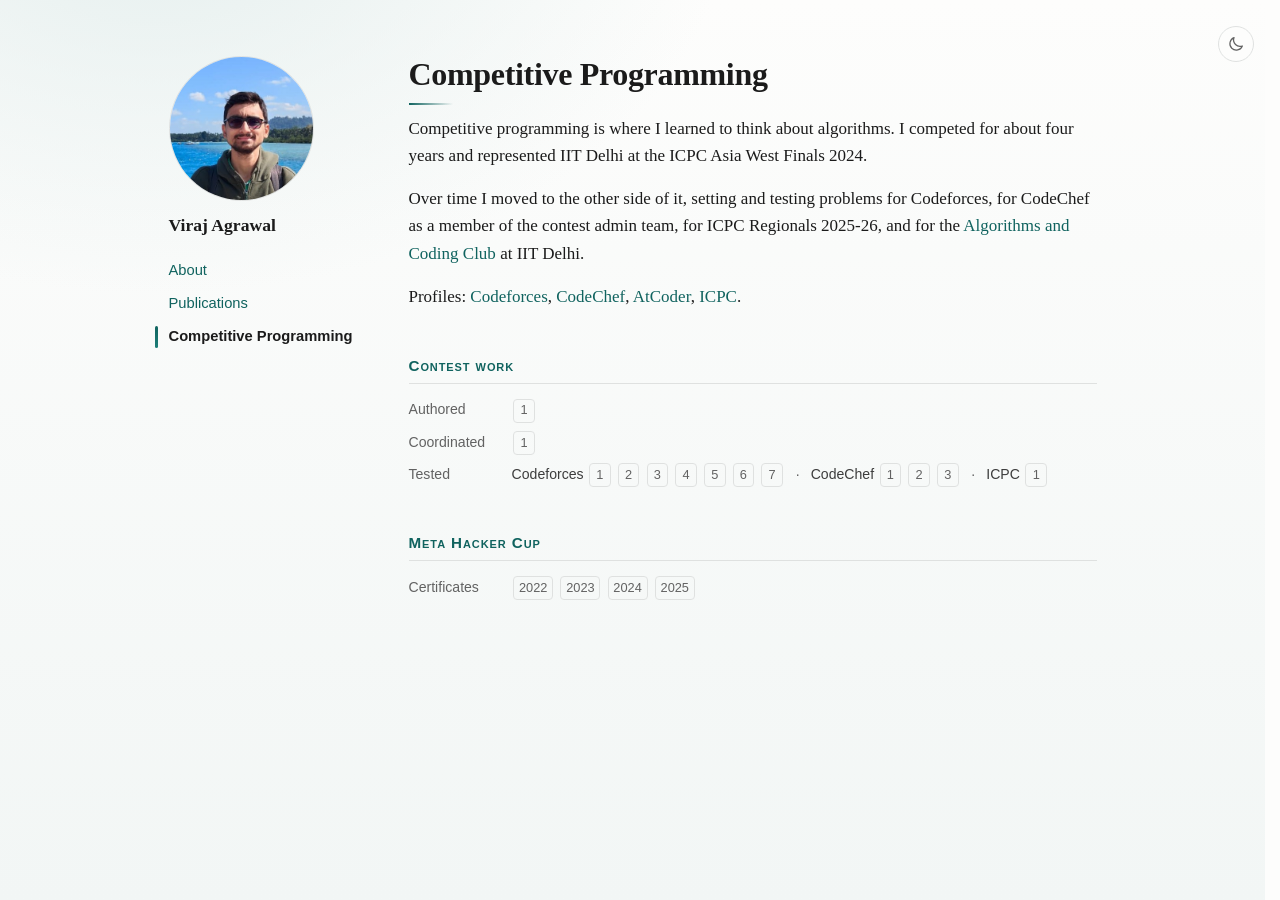
==== competitive-programming.html @ 2183fb63 "Add files via upload" ====
<!DOCTYPE html>
<html lang="en" data-theme="light">
<head>
<meta charset="utf-8">
<meta name="viewport" content="width=device-width, initial-scale=1">
<title>Competitive Programming — Viraj Agrawal</title>
<meta name="description" content="Viraj Agrawal's competitive programming record: ICPC results and problem setting and testing for Codeforces, CodeChef, and ICPC.">
<link rel="canonical" href="https://virajagr.github.io/competitive-programming.html">
<meta name="theme-color" content="#fdfdfc" media="(prefers-color-scheme: light)">
<meta name="theme-color" content="#14161a" media="(prefers-color-scheme: dark)">
<link rel="stylesheet" href="assets/styles.css">
<script>
  // Applied before first paint: saved theme, else the OS preference. Entrance
  // animations run only on the first page of a browsing session.
  try {
    document.documentElement.dataset.theme = localStorage.getItem('theme') ||
      (matchMedia('(prefers-color-scheme: dark)').matches ? 'dark' : 'light');
    if (!sessionStorage.getItem('entered')) {
      sessionStorage.setItem('entered', '1');
      document.documentElement.dataset.entrance = '';
    }
  } catch (e) {}
</script>
</head>

<body>
<a class="skip-link" href="#main">Skip to content</a>

<div class="layout">

<aside class="sidebar">
  <a class="sidebar__home" href="index.html">
    <img class="portrait" src="assets/portrait-square.jpg" alt="" width="360" height="360">
    <span class="sitename">Viraj Agrawal</span>
  </a>
  <nav class="sidenav" aria-label="Sections">
    <a href="index.html">About</a>
    <a href="publications.html">Publications</a>
    <a href="competitive-programming.html" aria-current="page">Competitive Programming</a>
  </nav>
</aside>
<script src="assets/main.js"></script>

<div class="content">
<main id="main">

  <h1>Competitive Programming</h1>

  <p>
    Competitive programming is where I learned to think about algorithms. I competed for about
    four years and represented IIT Delhi at the ICPC Asia West Finals 2024.
  </p>

  <p>
    Over time I moved to the other side of it, setting and testing problems for Codeforces, for
    CodeChef as a member of the contest admin team, for ICPC Regionals 2025-26, and for the
    <a href="https://ancc-iitd.github.io/index.html" target="_blank" rel="noopener noreferrer">Algorithms and Coding Club</a>
    at IIT Delhi.
  </p>

  <p>
    Profiles:
    <a href="https://codeforces.com/profile/JagguBandar" target="_blank" rel="noopener noreferrer">Codeforces</a>,
    <a href="https://www.codechef.com/users/wasd2401" target="_blank" rel="noopener noreferrer">CodeChef</a>,
    <a href="https://atcoder.jp/users/JagguBandar" target="_blank" rel="noopener noreferrer">AtCoder</a>,
    <a href="https://icpc.global/ICPCID/17JJ4Y7ZT0IF" target="_blank" rel="noopener noreferrer">ICPC</a>.
  </p>

  <h2>Contest work</h2>
  <p class="marks">
    <span class="marks__role">Authored</span>
    <a href="https://www.codechef.com/problems/DAMYAAN" target="_blank" rel="noopener noreferrer" title="CodeChef Starters 127" aria-label="Authored Damyaan, CodeChef Starters 127">1</a>
  </p>
  <p class="marks">
    <span class="marks__role">Coordinated</span>
    <a href="https://codeforces.com/blog/entry/130814" target="_blank" rel="noopener noreferrer" title="CodeChef Starters 140" aria-label="Coordinated CodeChef Starters 140">1</a>
  </p>
  <p class="marks">
    <span class="marks__role">Tested</span>
    Codeforces
    <a href="https://codeforces.com/blog/entry/128597" target="_blank" rel="noopener noreferrer" title="Codeforces Round 940 (Div. 2)" aria-label="Codeforces Round 940">1</a>
    <a href="https://codeforces.com/blog/entry/135065" target="_blank" rel="noopener noreferrer" title="Codeforces Round 979 (Div. 2)" aria-label="Codeforces Round 979">2</a>
    <a href="https://codeforces.com/blog/entry/140825" target="_blank" rel="noopener noreferrer" title="Codeforces Round 1011 (Div. 2)" aria-label="Codeforces Round 1011">3</a>
    <a href="https://codeforces.com/blog/entry/142749" target="_blank" rel="noopener noreferrer" title="Codeforces Round 1025 (Div. 2)" aria-label="Codeforces Round 1025">4</a>
    <a href="https://codeforces.com/blog/entry/143656" target="_blank" rel="noopener noreferrer" title="Codeforces Round 1030 (Div. 2)" aria-label="Codeforces Round 1030">5</a>
    <a href="https://codeforces.com/blog/entry/144368" target="_blank" rel="noopener noreferrer" title="Codeforces Round 1036 (Div. 1 + Div. 2)" aria-label="Codeforces Round 1036">6</a>
    <a href="https://codeforces.com/blog/entry/126265" target="_blank" rel="noopener noreferrer" title="CodeTON Round 8 (Div. 1 + Div. 2)" aria-label="CodeTON Round 8">7</a>
    <span class="marks__sep">&middot;</span>
    CodeChef
    <a href="https://codeforces.com/blog/entry/125938" target="_blank" rel="noopener noreferrer" title="CodeChef Starters 122" aria-label="CodeChef Starters 122">1</a>
    <a href="https://codeforces.com/blog/entry/127590" target="_blank" rel="noopener noreferrer" title="CodeChef Starters 127" aria-label="CodeChef Starters 127">2</a>
    <a href="https://codeforces.com/blog/entry/127915" target="_blank" rel="noopener noreferrer" title="CodeChef Starters 128" aria-label="CodeChef Starters 128">3</a>
    <span class="marks__sep">&middot;</span>
    ICPC
    <a href="https://codeforces.com/blog/entry/149435" target="_blank" rel="noopener noreferrer" title="ICPC Kanpur Regionals 2025" aria-label="ICPC Kanpur Regionals 2025">1</a>
  </p>

  <h2>Meta Hacker Cup</h2>
  <p class="marks">
    <span class="marks__role">Certificates</span>
    <a href="https://www.facebook.com/codingcompetitions/hacker-cup/2022/certificate/434841765372885" target="_blank" rel="noopener noreferrer" title="Meta Hacker Cup 2022 certificate" aria-label="Meta Hacker Cup 2022 certificate">2022</a>
    <a href="https://www.facebook.com/codingcompetitions/hacker-cup/2023/certificate/434841765372885" target="_blank" rel="noopener noreferrer" title="Meta Hacker Cup 2023 certificate" aria-label="Meta Hacker Cup 2023 certificate">2023</a>
    <a href="https://www.facebook.com/codingcompetitions/hacker-cup/2024/certificate/434841765372885" target="_blank" rel="noopener noreferrer" title="Meta Hacker Cup 2024 certificate" aria-label="Meta Hacker Cup 2024 certificate">2024</a>
    <a href="https://www.facebook.com/codingcompetitions/hacker-cup/2025/certificate/434841765372885" target="_blank" rel="noopener noreferrer" title="Meta Hacker Cup 2025 certificate" aria-label="Meta Hacker Cup 2025 certificate">2025</a>
  </p>

</main>

</div>

</div>

</body>
</html>
---- assets/styles.css ----
/* ==========================================================================
   Viraj Agrawal — personal site
   ========================================================================== */

/* --- Tokens --------------------------------------------------------------- */
:root {
  color-scheme: light;

  --serif: Charter, "Bitstream Charter", "Sitka Text", Cambria, Georgia, "Times New Roman", serif;
  --sans: -apple-system, BlinkMacSystemFont, "Segoe UI", Roboto, "Helvetica Neue", Arial, sans-serif;

  --measure: 43rem;

  --bg: #fdfdfc;
  --bg-2: #f2f6f5;
  --surface: #ffffff;
  --ink: #1b1b1b;
  --ink-soft: #3d3d3d;
  --ink-faint: #626262;
  --rule: #dfe1e0;
  --accent: #10635f;
  --accent-2: #1d7f78;
  --accent-soft: #e5efee;
  --shadow: 0 6px 20px rgba(16, 99, 95, .10);

  --ease: cubic-bezier(.22, .61, .36, 1);
}

/* The OS color-scheme preference is applied as the default (with the toggle as
   the override) by the inline script in each page's head, before first paint. */
html[data-theme="dark"] {
  color-scheme: dark;

  --bg: #14161a;
  --bg-2: #171d1e;
  --surface: #1a1d21;
  --ink: #e7e6e3;
  --ink-soft: #c3c2bf;
  --ink-faint: #9a9a99;
  --rule: #32363b;
  --accent: #62c4bb;
  --accent-2: #8ad8d0;
  --accent-soft: #17302e;
  --shadow: 0 6px 22px rgba(0, 0, 0, .45);
}

/* --- Base ----------------------------------------------------------------- */
*, *::before, *::after { box-sizing: border-box; }

/* Reserve the scrollbar gutter always, so short pages and long pages lay out
   at the same width instead of shifting by the scrollbar's width. */
html { scroll-behavior: smooth; scrollbar-gutter: stable; }

/* Transitions are suspended while the theme swaps, otherwise properties that read
   a custom property keep their old value instead of picking up the new token. */
html.theme-switching, html.theme-switching *, html.theme-switching *::before, html.theme-switching *::after {
  transition: none !important;
}

body {
  margin: 0;
  min-height: 100vh;
  background: var(--bg);
  color: var(--ink);
  font-family: var(--serif);
  font-size: 1.0625rem;
  line-height: 1.6;
  /* Charter has lining figures, but the Windows fallbacks (Sitka, Georgia) default to
     old-style ones, which makes years like 2024 ride up and down the baseline. */
  font-variant-numeric: lining-nums;
  -webkit-text-size-adjust: 100%;
}

/* The page wash lives on a fixed pseudo-element rather than a fixed background
   attachment: iOS Safari ignores background-attachment: fixed, and a fixed layer
   scrolls without repainting the gradients. */
body::before {
  content: "";
  position: fixed;
  inset: 0;
  z-index: -1;
  background:
    radial-gradient(60rem 40rem at 12% -10%, var(--accent-soft), transparent 60%),
    linear-gradient(180deg, var(--bg) 0%, var(--bg-2) 100%);
}

::selection { background: var(--accent-soft); color: var(--ink); }

p { margin: 0 0 1rem; }

/* Underline grows out from the left instead of snapping on. */
a {
  color: var(--accent);
  text-decoration: none;
  background-image: linear-gradient(currentColor, currentColor);
  background-size: 0% 1px;
  background-repeat: no-repeat;
  background-position: 0 calc(100% - 1px);
  transition: background-size .28s var(--ease), color .2s var(--ease);
}
a:hover { background-size: 100% 1px; color: var(--accent-2); }

h1 {
  font-size: 2rem; font-weight: 600; line-height: 1.15;
  letter-spacing: -0.01em; margin: 0 0 .6rem;
}
h1::after {
  content: ""; display: block;
  width: 2.75rem; height: 2px; margin-top: .65rem;
  background: linear-gradient(90deg, var(--accent), transparent);
}

h2 {
  font-family: var(--sans);
  font-size: .95rem; font-weight: 600;
  font-variant: small-caps; letter-spacing: .06em;
  color: var(--accent);
  margin: 2.75rem 0 .9rem;
  padding-bottom: .3rem;
  border-bottom: 1px solid var(--rule);
}

h3 {
  font-family: var(--sans); font-size: .9rem; font-weight: 650;
  color: var(--ink); margin: 1.6rem 0 .5rem;
}

ul { padding-left: 1.15rem; margin: 0 0 1rem; }
li { margin-bottom: .3rem; }

.muted { color: var(--ink-faint); }

.skip-link { position: absolute; left: -999px; top: 0; background: var(--bg); padding: .5rem 1rem; }
.skip-link:focus { left: 0; }

:focus-visible { outline: 2px solid var(--accent); outline-offset: 2px; }

/* --- Layout --------------------------------------------------------------- */
/* Sidebar track is sized to its widest item, "Competitive Programming", measured at the
   bolder weight the current-page link uses — at 11.5rem it overflowed by 0.35px and wrapped. */
.layout {
  --side: 12.5rem;
  display: grid;
  grid-template-columns: var(--side) minmax(0, 1fr);
  gap: 2.5rem;
  max-width: calc(var(--side) + 2.5rem + var(--measure) + 3rem);
  margin: 0 auto;
  padding: 3.5rem 1.5rem 3rem;
  align-items: start;
}

.content { min-width: 0; }

/* Keep prose at a readable line length even when the layout goes full-bleed. */
main { max-width: var(--measure); }

/* --- Sidebar -------------------------------------------------------------- */
.sidebar { position: sticky; top: 3.5rem; }

/* Portrait and site name share one home link, so keyboard users get a single
   tab stop whose accessible name is the visible name. */
.sidebar__home { display: block; margin-bottom: 1.1rem; background-image: none; color: var(--ink); }
.sidebar__home:hover { color: var(--accent); }
.portrait {
  width: 100%; max-width: 145px; height: auto;
  border: 1px solid var(--rule); border-radius: 50%; display: block;
  transition: transform .3s var(--ease), box-shadow .3s var(--ease);
}
.sidebar__home:hover .portrait { transform: translateY(-3px); box-shadow: var(--shadow); }

.sitename { display: block; font-size: 1.1rem; font-weight: 600; line-height: 1.25; margin-top: .85rem; }

.sidenav { font-family: var(--sans); font-size: .92rem; }
.sidenav a {
  display: block; padding: .3rem 0; position: relative;
  background-image: none;
  transition: color .2s var(--ease), transform .2s var(--ease);
}
.sidenav a:hover { transform: translateX(3px); }
.sidenav a[aria-current="page"] { color: var(--ink); font-weight: 650; }
.sidenav a[aria-current="page"]::before {
  content: ""; position: absolute; left: -.85rem;
  top: .32rem; bottom: .32rem;
  width: 3px; border-radius: 2px;
  background: linear-gradient(var(--accent), var(--accent-2));
}

/* --- Identity block, About page ------------------------------------------- */
.affil { color: var(--ink-soft); line-height: 1.45; margin-bottom: .5rem; }
.contact, .profiles { font-family: var(--sans); font-size: .9rem; margin-bottom: .3rem; }
.contact { color: var(--ink-soft); }
.profiles { color: var(--ink-faint); margin-bottom: 1.9rem; }

/* --- Publications --------------------------------------------------------- */
.pubs { list-style: none; padding: 0; margin: 0; }
.pubs > li {
  margin: 0 0 1.6rem;
  padding-left: 1rem;
  border-left: 2px solid var(--rule);
  transition: border-color .25s var(--ease);
}
.pubs > li:hover { border-left-color: var(--accent); }
.pubs > li:last-child { margin-bottom: 0; }

.pub-title { font-weight: 600; }
.authors { color: var(--ink-soft); }
.venue { color: var(--ink-faint); }
.pub-links { font-family: var(--sans); font-size: .85rem; color: var(--ink-faint); }
.summary { color: var(--ink-soft); font-size: .96rem; margin: .7rem 0 0; }

/* --- Role entries (experience) -------------------------------------------- */
.role {
  margin-bottom: 2.25rem;
  padding-left: 1rem;
  border-left: 2px solid var(--rule);
  transition: border-color .25s var(--ease);
}
.role:hover { border-left-color: var(--accent); }
.role:last-child { margin-bottom: 0; }
.role h2 { margin-top: 0; }
.role + .role h2 { margin-top: 2.5rem; }
.when {
  font-family: var(--sans); font-size: .85rem; color: var(--ink-faint);
  margin-bottom: .7rem;
}

/* --- Earlier (dated affiliations) ----------------------------------------- */
.earlier { list-style: none; padding: 0; margin: 0; }
.earlier li { margin-bottom: .4rem; color: var(--ink-soft); }
.earlier .yr {
  color: var(--ink-faint);
  font-variant-numeric: lining-nums tabular-nums;
  margin-right: .5rem;
}

/* --- Theme toggle --------------------------------------------------------- */
.theme-toggle {
  position: fixed;
  top: clamp(1rem, 2.4vw, 1.6rem);
  right: clamp(1rem, 2.4vw, 1.6rem);
  z-index: 20;
  display: grid; place-items: center;
  width: 2.3rem; height: 2.3rem;
  padding: 0;
  color: var(--ink-faint);
  background: var(--bg);
  border: 1px solid var(--rule);
  border-radius: 50%;
  cursor: pointer;
  transition: color .2s var(--ease), border-color .2s var(--ease),
              transform .2s var(--ease), box-shadow .2s var(--ease);
}
.theme-toggle:hover {
  color: var(--accent); border-color: var(--accent);
  transform: rotate(-12deg); box-shadow: var(--shadow);
}
.theme-toggle .icon { display: block; }
.theme-toggle .icon-sun { display: none; }
html[data-theme="dark"] .theme-toggle .icon-moon { display: none; }
html[data-theme="dark"] .theme-toggle .icon-sun { display: block; }

/* --- Publication summary disclosure ---------------------------------------- */
/* Inline variant for a single publication entry: no rules, no full-width hit area.
   Animation is scoped to [open] and has no fill mode on purpose: inside a closed
   <details> the content is content-visibility:hidden, where animations never advance,
   and a `both` fill would pin the body at the opening keyframe (opacity 0). */
.pub-abstract { margin-top: .45rem; }
.pub-abstract > summary {
  cursor: pointer; list-style: none; user-select: none;
  display: inline-flex; align-items: center; gap: .4rem;
  font-family: var(--sans); font-size: .8rem; letter-spacing: .02em;
  color: var(--ink-faint);
  background-image: none;
  transition: color .2s var(--ease);
}
.pub-abstract > summary::-webkit-details-marker { display: none; }
.pub-abstract > summary:hover { color: var(--accent); }
.pub-abstract > summary::after {
  content: ""; flex: 0 0 auto;
  width: 5px; height: 5px;
  border-right: 1.5px solid currentColor;
  border-bottom: 1.5px solid currentColor;
  transform: translateY(-1px) rotate(-45deg);
  transition: transform .22s var(--ease);
  opacity: .75;
}
.pub-abstract[open] > summary::after { transform: translateY(-2px) rotate(45deg); }
.pub-abstract[open] .summary { animation: disclosure-in .24s ease; }
/* When the print handler opens the details, the open-animation must not start:
   the print snapshot would freeze its first keyframe (opacity 0). This has to be
   a screen-media rule — print media sees the beforeprint-time animation state. */
html.printing .pub-abstract[open] .summary { animation: none; }

/* Numbered markers: the link is the evidence, the label carries no claim. */
.marks { font-family: var(--sans); font-size: .88rem; color: var(--ink-soft); margin-bottom: .5rem; }
.marks__role { display: inline-block; min-width: 6.2rem; color: var(--ink-faint); }
.marks a {
  display: inline-block;
  min-width: 1.35rem;
  margin: 0 .1rem;
  padding: .05rem .3rem;
  text-align: center;
  font-size: .8rem;
  color: var(--ink-faint);
  border: 1px solid var(--rule);
  border-radius: 4px;
  background-image: none;
  transition: color .18s var(--ease), border-color .18s var(--ease);
}
.marks a:hover { color: var(--accent); border-color: var(--accent); }
.marks__sep { margin: 0 .45rem; color: var(--ink-faint); }

@keyframes disclosure-in {
  from { opacity: 0; transform: translateY(-4px); }
  to { opacity: 1; transform: none; }
}

/* --- Entrance ------------------------------------------------------------- */
@keyframes fade-in {
  from { opacity: 0; }
  to { opacity: 1; }
}

@keyframes rise {
  from { opacity: 0; transform: translateY(10px); }
  to { opacity: 1; transform: none; }
}

/* Entrances run only on the first page of a session (html[data-entrance] is set
   by the inline head script), so internal navigation doesn't replay them. */
html[data-entrance] .sidebar { animation: fade-in .5s var(--ease) both; }
html[data-entrance] main { animation: rise .55s var(--ease) .06s both; }

/* --- Responsive ----------------------------------------------------------- */
/* Narrow the side panel before giving up on it. */
@media (max-width: 900px) {
  .layout { --side: 11.5rem; gap: 2rem; padding-top: 3rem; }
  .sidebar { top: 3rem; } /* match the reduced layout padding, or it sits 8px low */
  .portrait { max-width: 118px; }
  .sidenav { font-size: .88rem; }
}

@media (max-width: 660px) {
  .layout {
    grid-template-columns: 1fr;
    gap: 1.6rem;
    padding-top: 4rem;
  }
  /* Anchored to the page, not the viewport: a fixed button would sweep the full-width
     text column, and reserving space for it costs too much on a narrow screen. */
  .theme-toggle { position: absolute; width: 2rem; height: 2rem; top: 1rem; right: 1.1rem; }
  .sidebar {
    position: static;
    display: flex; align-items: center; flex-wrap: wrap;
    gap: 1.25rem;
  }
  .sidebar__home { margin-bottom: 0; display: flex; align-items: center; gap: 1.25rem; }
  .sitename { margin-top: 0; }
  .portrait { max-width: 88px; }
  .sidenav a { display: inline-block; margin-right: 1.1rem; padding: .2rem 0; }
  /* The vertical marker would hang into the page padding once links flow inline. */
  .sidenav a[aria-current="page"] { border-bottom: 2px solid var(--accent); }
  .sidenav a[aria-current="page"]::before { display: none; }
}

@media (prefers-reduced-motion: reduce) {
  html { scroll-behavior: auto; }
  html[data-entrance] main, html[data-entrance] .sidebar { animation: none; }
  .pub-abstract[open] .summary { animation: none; }
  .theme-toggle:hover { transform: none; }
  .sidenav a:hover { transform: none; }
  .sidebar__home:hover .portrait { transform: none; }
  *, *::before, *::after { transition-duration: .01ms !important; }
}

@media print {
  .skip-link, .sidenav, .theme-toggle { display: none; }
  .layout { display: block; max-width: none; }
  body { color: #000; background: #fff; }
  body::before { display: none; }
  a { color: #000; }

  /* Printing while the dark theme is active would otherwise put pale dark-theme
     grays on white paper; force the light ink tokens back. */
  html[data-theme="dark"] {
    --ink: #000;
    --ink-soft: #3d3d3d;
    --ink-faint: #626262;
    --rule: #dfe1e0;
    --accent: #10635f;
  }

  /* On paper the links are the evidence, so print their destinations. */
  .marks a[href]::after,
  .pub-links a[href]::after { content: " (" attr(href) ")"; font-size: .7em; }

  /* Print snapshots freeze running animations at their current keyframe; the
     entrance animations start at opacity 0 and would print the page blank. */
  html[data-entrance] main,
  html[data-entrance] .sidebar,
  .pub-abstract[open] .summary { animation: none; }
}
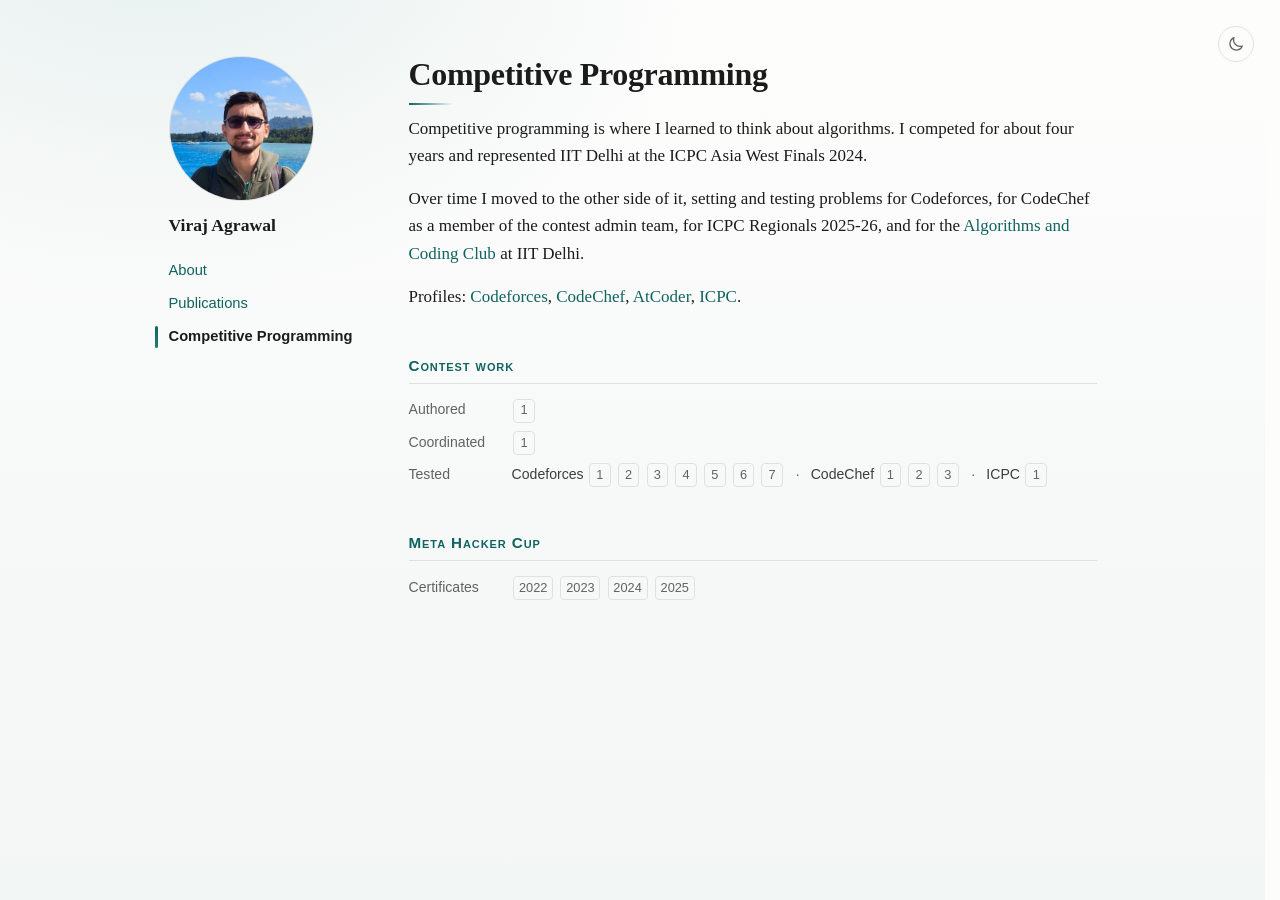
==== commit 15aa3388: "Add files via upload" ====
--- a/competitive-programming.html
+++ b/competitive-programming.html
@@ -29,10 +29,12 @@
 <div class="layout">
 
 <aside class="sidebar">
-  <a class="sidebar__home" href="index.html">
-    <img class="portrait" src="assets/portrait-square.jpg" alt="" width="360" height="360">
-    <span class="sitename">Viraj Agrawal</span>
-  </a>
+  <div class="sidebar__head">
+    <a class="portrait-link" href="assets/portrait-square.jpg" aria-label="View a larger photo">
+      <img class="portrait" src="assets/portrait-square.jpg" alt="" width="360" height="360">
+    </a>
+    <a class="sitename" href="index.html">Viraj Agrawal</a>
+  </div>
   <nav class="sidenav" aria-label="Sections">
     <a href="index.html">About</a>
     <a href="publications.html">Publications</a>
@@ -75,24 +77,30 @@
     <span class="marks__role">Coordinated</span>
     <a href="https://codeforces.com/blog/entry/130814" target="_blank" rel="noopener noreferrer" title="CodeChef Starters 140" aria-label="Coordinated CodeChef Starters 140">1</a>
   </p>
-  <p class="marks">
+  <p class="marks marks--grouped">
     <span class="marks__role">Tested</span>
-    Codeforces
-    <a href="https://codeforces.com/blog/entry/128597" target="_blank" rel="noopener noreferrer" title="Codeforces Round 940 (Div. 2)" aria-label="Codeforces Round 940">1</a>
-    <a href="https://codeforces.com/blog/entry/135065" target="_blank" rel="noopener noreferrer" title="Codeforces Round 979 (Div. 2)" aria-label="Codeforces Round 979">2</a>
-    <a href="https://codeforces.com/blog/entry/140825" target="_blank" rel="noopener noreferrer" title="Codeforces Round 1011 (Div. 2)" aria-label="Codeforces Round 1011">3</a>
-    <a href="https://codeforces.com/blog/entry/142749" target="_blank" rel="noopener noreferrer" title="Codeforces Round 1025 (Div. 2)" aria-label="Codeforces Round 1025">4</a>
-    <a href="https://codeforces.com/blog/entry/143656" target="_blank" rel="noopener noreferrer" title="Codeforces Round 1030 (Div. 2)" aria-label="Codeforces Round 1030">5</a>
-    <a href="https://codeforces.com/blog/entry/144368" target="_blank" rel="noopener noreferrer" title="Codeforces Round 1036 (Div. 1 + Div. 2)" aria-label="Codeforces Round 1036">6</a>
-    <a href="https://codeforces.com/blog/entry/126265" target="_blank" rel="noopener noreferrer" title="CodeTON Round 8 (Div. 1 + Div. 2)" aria-label="CodeTON Round 8">7</a>
+    <span class="marks__group">
+      <span class="marks__site">Codeforces</span>
+      <a href="https://codeforces.com/blog/entry/128597" target="_blank" rel="noopener noreferrer" title="Codeforces Round 940 (Div. 2)" aria-label="Codeforces Round 940">1</a>
+      <a href="https://codeforces.com/blog/entry/135065" target="_blank" rel="noopener noreferrer" title="Codeforces Round 979 (Div. 2)" aria-label="Codeforces Round 979">2</a>
+      <a href="https://codeforces.com/blog/entry/140825" target="_blank" rel="noopener noreferrer" title="Codeforces Round 1011 (Div. 2)" aria-label="Codeforces Round 1011">3</a>
+      <a href="https://codeforces.com/blog/entry/142749" target="_blank" rel="noopener noreferrer" title="Codeforces Round 1025 (Div. 2)" aria-label="Codeforces Round 1025">4</a>
+      <a href="https://codeforces.com/blog/entry/143656" target="_blank" rel="noopener noreferrer" title="Codeforces Round 1030 (Div. 2)" aria-label="Codeforces Round 1030">5</a>
+      <a href="https://codeforces.com/blog/entry/144368" target="_blank" rel="noopener noreferrer" title="Codeforces Round 1036 (Div. 1 + Div. 2)" aria-label="Codeforces Round 1036">6</a>
+      <a href="https://codeforces.com/blog/entry/126265" target="_blank" rel="noopener noreferrer" title="CodeTON Round 8 (Div. 1 + Div. 2)" aria-label="CodeTON Round 8">7</a>
+    </span>
     <span class="marks__sep">&middot;</span>
-    CodeChef
-    <a href="https://codeforces.com/blog/entry/125938" target="_blank" rel="noopener noreferrer" title="CodeChef Starters 122" aria-label="CodeChef Starters 122">1</a>
-    <a href="https://codeforces.com/blog/entry/127590" target="_blank" rel="noopener noreferrer" title="CodeChef Starters 127" aria-label="CodeChef Starters 127">2</a>
-    <a href="https://codeforces.com/blog/entry/127915" target="_blank" rel="noopener noreferrer" title="CodeChef Starters 128" aria-label="CodeChef Starters 128">3</a>
+    <span class="marks__group">
+      <span class="marks__site">CodeChef</span>
+      <a href="https://codeforces.com/blog/entry/125938" target="_blank" rel="noopener noreferrer" title="CodeChef Starters 122" aria-label="CodeChef Starters 122">1</a>
+      <a href="https://codeforces.com/blog/entry/127590" target="_blank" rel="noopener noreferrer" title="CodeChef Starters 127" aria-label="CodeChef Starters 127">2</a>
+      <a href="https://codeforces.com/blog/entry/127915" target="_blank" rel="noopener noreferrer" title="CodeChef Starters 128" aria-label="CodeChef Starters 128">3</a>
+    </span>
     <span class="marks__sep">&middot;</span>
-    ICPC
-    <a href="https://codeforces.com/blog/entry/149435" target="_blank" rel="noopener noreferrer" title="ICPC Kanpur Regionals 2025" aria-label="ICPC Kanpur Regionals 2025">1</a>
+    <span class="marks__group">
+      <span class="marks__site">ICPC</span>
+      <a href="https://codeforces.com/blog/entry/149435" target="_blank" rel="noopener noreferrer" title="ICPC Kanpur Regionals 2025" aria-label="ICPC Kanpur Regionals 2025">1</a>
+    </span>
   </p>
 
   <h2>Meta Hacker Cup</h2>
--- a/assets/styles.css
+++ b/assets/styles.css
@@ -88,6 +88,10 @@
 
 p { margin: 0 0 1rem; }
 
+/* Android draws a filled rectangle over the tapped element, which looks wrong on
+   a circular button and on the bordered markers. */
+a, button, summary { -webkit-tap-highlight-color: transparent; }
+
 /* Underline grows out from the left instead of snapping on. */
 a {
   color: var(--accent);
@@ -159,16 +163,54 @@
 
 /* Portrait and site name share one home link, so keyboard users get a single
    tab stop whose accessible name is the visible name. */
-.sidebar__home { display: block; margin-bottom: 1.1rem; background-image: none; color: var(--ink); }
-.sidebar__home:hover { color: var(--accent); }
+/* Portrait and name are separate links: the portrait opens a larger view, the name goes home. */
+.sidebar__head { margin-bottom: 1.1rem; }
+/* fit-content, or the block link stretches across the column and leaves a clickable
+   strip of empty space beside the photo. */
+.portrait-link { display: block; width: fit-content; background-image: none; }
 .portrait {
   width: 100%; max-width: 145px; height: auto;
   border: 1px solid var(--rule); border-radius: 50%; display: block;
+  cursor: zoom-in;
   transition: transform .3s var(--ease), box-shadow .3s var(--ease);
 }
-.sidebar__home:hover .portrait { transform: translateY(-3px); box-shadow: var(--shadow); }
-
-.sitename { display: block; font-size: 1.1rem; font-weight: 600; line-height: 1.25; margin-top: .85rem; }
+.portrait-link:hover .portrait { transform: translateY(-3px); box-shadow: var(--shadow); }
+.sitename {
+  display: block; margin-top: .85rem;
+  font-size: 1.1rem; font-weight: 600; line-height: 1.25;
+  color: var(--ink); background-image: none;
+}
+.sitename:hover { color: var(--accent); }
+
+/* Native <dialog> gives focus trapping, inert background and Esc-to-close for free.
+   It spans the viewport so clicks beside the photo land on the dialog and dismiss it. */
+.lightbox {
+  width: 100%; max-width: 100%;
+  height: 100%; max-height: 100%;
+  margin: 0; border: 0; padding: 0;
+  background: transparent;
+  overflow: hidden;
+  cursor: zoom-out;
+}
+.lightbox[open] { display: grid; place-items: center; }
+.lightbox::backdrop {
+  background: rgba(10, 12, 14, .55);
+  backdrop-filter: blur(3px);
+}
+.lightbox img {
+  display: block;
+  /* Never exceed the file's intrinsic 360px, or the upscale goes soft. */
+  width: min(86vw, 360px); height: auto;
+  border-radius: 8px;
+  box-shadow: 0 18px 50px rgba(0, 0, 0, .45);
+  cursor: default;
+  animation: lightbox-in .2s var(--ease);
+}
+
+@keyframes lightbox-in {
+  from { opacity: 0; transform: scale(.96); }
+  to { opacity: 1; transform: none; }
+}
 
 .sidenav { font-family: var(--sans); font-size: .92rem; }
 .sidenav a {
@@ -250,9 +292,13 @@
   transition: color .2s var(--ease), border-color .2s var(--ease),
               transform .2s var(--ease), box-shadow .2s var(--ease);
 }
-.theme-toggle:hover {
-  color: var(--accent); border-color: var(--accent);
-  transform: rotate(-12deg); box-shadow: var(--shadow);
+/* Transform-based hovers are gated to real pointers: on a touchscreen they latch
+   after a tap and leave the control sitting there rotated or lifted. */
+@media (hover: hover) and (pointer: fine) {
+  .theme-toggle:hover {
+    color: var(--accent); border-color: var(--accent);
+    transform: rotate(-12deg); box-shadow: var(--shadow);
+  }
 }
 .theme-toggle .icon { display: block; }
 .theme-toggle .icon-sun { display: none; }
@@ -293,8 +339,8 @@
 
 /* Numbered markers: the link is the evidence, the label carries no claim. */
 .marks { font-family: var(--sans); font-size: .88rem; color: var(--ink-soft); margin-bottom: .5rem; }
-.marks__role { display: inline-block; min-width: 6.2rem; color: var(--ink-faint); }
-.marks a {
+.marks__role { display: inline-block; min-width: 6.2rem; color: var(--ink-faint); }.marks__group { display: inline; }
+.marks__site { color: var(--ink-soft); }.marks a {
   display: inline-block;
   min-width: 1.35rem;
   margin: 0 .1rem;
@@ -341,25 +387,52 @@
 }
 
 @media (max-width: 660px) {
+  /* Phones use overlay scrollbars, so the reserved gutter is dead space that
+     also pushes the layout visibly off-centre on a narrow screen. */
+  html { scrollbar-gutter: auto; }
+  /* Block rather than grid: a sticky grid item only sticks within its own grid
+     area, so the bar would scroll away as soon as the content row began. */
   .layout {
-    grid-template-columns: 1fr;
-    gap: 1.6rem;
-    padding-top: 4rem;
+    display: block;
+    padding-top: 0;
   }
-  /* Anchored to the page, not the viewport: a fixed button would sweep the full-width
-     text column, and reserving space for it costs too much on a narrow screen. */
-  .theme-toggle { position: absolute; width: 2rem; height: 2rem; top: 1rem; right: 1.1rem; }
+  .content { margin-top: 1.4rem; }
+  /* Compact bar so the photo, name and nav stay reachable while scrolling. */
   .sidebar {
-    position: static;
+    position: sticky; top: 0; z-index: 30;
+    margin: 0 -1.5rem;
+    padding: .45rem 1.5rem .5rem;
+    background: var(--bg);
+    border-bottom: 1px solid var(--rule);
     display: flex; align-items: center; flex-wrap: wrap;
-    gap: 1.25rem;
+    column-gap: 1rem; row-gap: .1rem;
   }
-  .sidebar__home { margin-bottom: 0; display: flex; align-items: center; gap: 1.25rem; }
-  .sitename { margin-top: 0; }
-  .portrait { max-width: 88px; }
-  .sidenav a { display: inline-block; margin-right: 1.1rem; padding: .2rem 0; }
-  /* The vertical marker would hang into the page padding once links flow inline. */
-  .sidenav a[aria-current="page"] { border-bottom: 2px solid var(--accent); }
+  .sidebar__head { margin-bottom: 0; display: flex; align-items: center; gap: .6rem; }
+  .sitename { margin-top: 0; font-size: .98rem; padding: .25rem 0; }
+  .portrait { max-width: 34px; }
+  .theme-toggle { position: fixed; width: 2.75rem; height: 2.75rem; top: .3rem; right: .55rem; z-index: 31; }
+  /* Touch targets: 44px tall nav rows, and markers lifted over the 24x24 minimum.
+     The nav is sized to stay on one line so the sticky bar keeps a low profile. */
+  .sidenav { font-size: .82rem; }
+  .sidenav a { display: inline-block; margin-right: .8rem; padding: .4rem 0; }
+  .marks a { min-width: 1.75rem; padding: .3rem .45rem; }
+  /* Inline flow splits a platform's tiles across lines and strands them from their
+     label, so each platform becomes its own row. */
+  .marks--grouped { display: grid; gap: .3rem; }
+  .marks--grouped .marks__role { min-width: 0; }
+  .marks--grouped .marks__group {
+    display: flex; flex-wrap: wrap; align-items: center;
+    gap: .3rem; padding-left: .2rem;
+  }
+  .marks--grouped .marks__site { min-width: 5.2rem; color: var(--ink-faint); }
+  .marks--grouped .marks__sep { display: none; }
+  .marks--grouped a { margin: 0; }
+  .pub-abstract > summary { padding: .3rem 0; }
+  .pub-links a { display: inline-block; padding: .25rem .15rem; }
+  /* The vertical marker would hang into the page padding once links flow inline.
+     The bolder weight is dropped too: it widens the row enough to wrap the nav
+     onto a second line, which would change the bar's height per page. */
+  .sidenav a[aria-current="page"] { border-bottom: 2px solid var(--accent); font-weight: 400; }
   .sidenav a[aria-current="page"]::before { display: none; }
 }
 
@@ -369,13 +442,13 @@
   .pub-abstract[open] .summary { animation: none; }
   .theme-toggle:hover { transform: none; }
   .sidenav a:hover { transform: none; }
-  .sidebar__home:hover .portrait { transform: none; }
+  .portrait-link:hover .portrait { transform: none; }
+  .lightbox img { animation: none; }
   *, *::before, *::after { transition-duration: .01ms !important; }
 }
 
 @media print {
-  .skip-link, .sidenav, .theme-toggle { display: none; }
-  .layout { display: block; max-width: none; }
+  .skip-link, .sidenav, .theme-toggle { display: none; }  .layout { display: block; max-width: none; }
   body { color: #000; background: #fff; }
   body::before { display: none; }
   a { color: #000; }
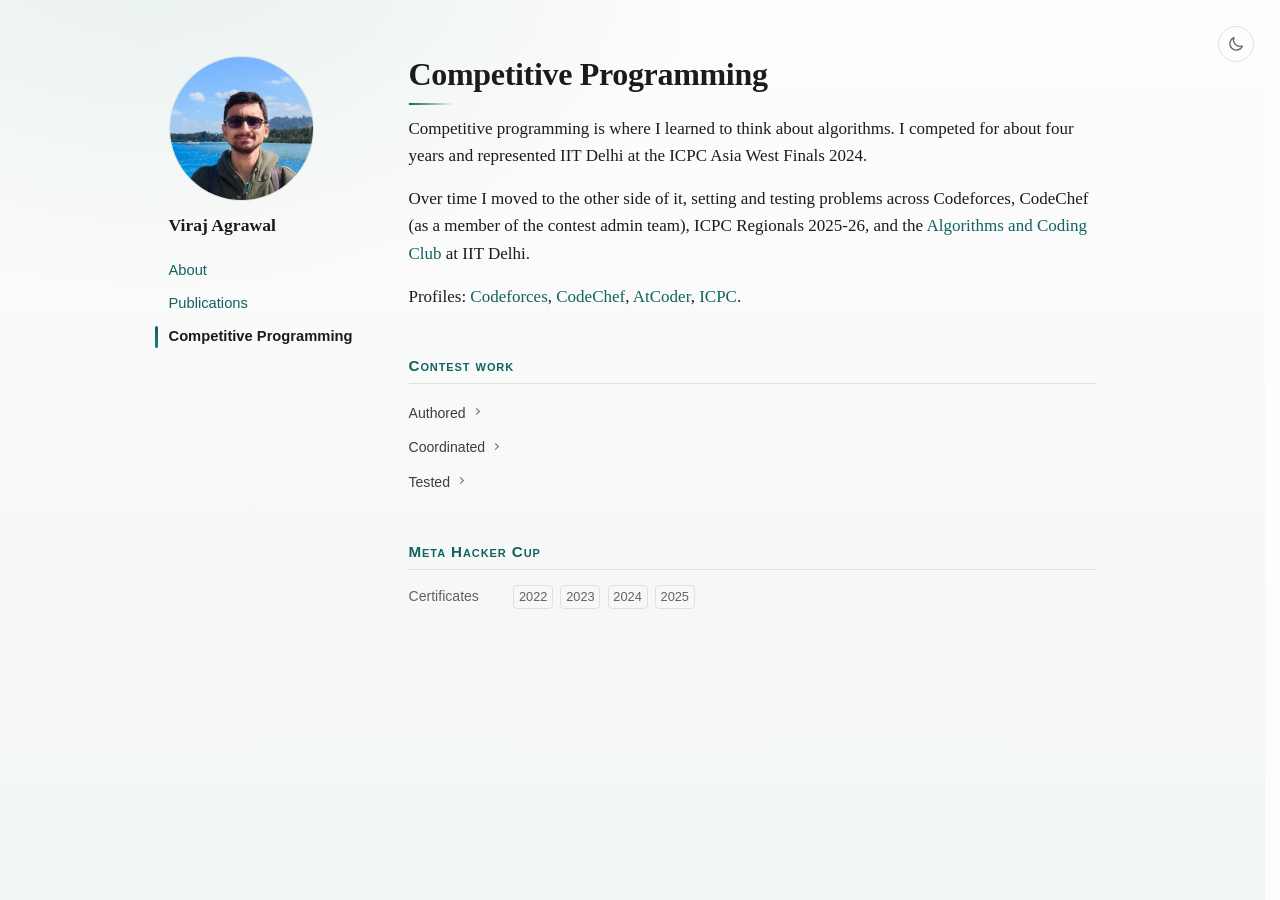
==== commit 2cc9e6b0: "Add files via upload" ====
--- a/competitive-programming.html
+++ b/competitive-programming.html
@@ -54,8 +54,8 @@
   </p>
 
   <p>
-    Over time I moved to the other side of it, setting and testing problems for Codeforces, for
-    CodeChef as a member of the contest admin team, for ICPC Regionals 2025-26, and for the
+    Over time I moved to the other side of it, setting and testing problems across Codeforces,
+    CodeChef (as a member of the contest admin team), ICPC Regionals 2025-26, and the
     <a href="https://ancc-iitd.github.io/index.html" target="_blank" rel="noopener noreferrer">Algorithms and Coding Club</a>
     at IIT Delhi.
   </p>
@@ -69,39 +69,34 @@
   </p>
 
   <h2>Contest work</h2>
-  <p class="marks">
-    <span class="marks__role">Authored</span>
-    <a href="https://www.codechef.com/problems/DAMYAAN" target="_blank" rel="noopener noreferrer" title="CodeChef Starters 127" aria-label="Authored Damyaan, CodeChef Starters 127">1</a>
-  </p>
-  <p class="marks">
-    <span class="marks__role">Coordinated</span>
-    <a href="https://codeforces.com/blog/entry/130814" target="_blank" rel="noopener noreferrer" title="CodeChef Starters 140" aria-label="Coordinated CodeChef Starters 140">1</a>
-  </p>
-  <p class="marks marks--grouped">
-    <span class="marks__role">Tested</span>
-    <span class="marks__group">
-      <span class="marks__site">Codeforces</span>
-      <a href="https://codeforces.com/blog/entry/128597" target="_blank" rel="noopener noreferrer" title="Codeforces Round 940 (Div. 2)" aria-label="Codeforces Round 940">1</a>
-      <a href="https://codeforces.com/blog/entry/135065" target="_blank" rel="noopener noreferrer" title="Codeforces Round 979 (Div. 2)" aria-label="Codeforces Round 979">2</a>
-      <a href="https://codeforces.com/blog/entry/140825" target="_blank" rel="noopener noreferrer" title="Codeforces Round 1011 (Div. 2)" aria-label="Codeforces Round 1011">3</a>
-      <a href="https://codeforces.com/blog/entry/142749" target="_blank" rel="noopener noreferrer" title="Codeforces Round 1025 (Div. 2)" aria-label="Codeforces Round 1025">4</a>
-      <a href="https://codeforces.com/blog/entry/143656" target="_blank" rel="noopener noreferrer" title="Codeforces Round 1030 (Div. 2)" aria-label="Codeforces Round 1030">5</a>
-      <a href="https://codeforces.com/blog/entry/144368" target="_blank" rel="noopener noreferrer" title="Codeforces Round 1036 (Div. 1 + Div. 2)" aria-label="Codeforces Round 1036">6</a>
-      <a href="https://codeforces.com/blog/entry/126265" target="_blank" rel="noopener noreferrer" title="CodeTON Round 8 (Div. 1 + Div. 2)" aria-label="CodeTON Round 8">7</a>
-    </span>
-    <span class="marks__sep">&middot;</span>
-    <span class="marks__group">
-      <span class="marks__site">CodeChef</span>
-      <a href="https://codeforces.com/blog/entry/125938" target="_blank" rel="noopener noreferrer" title="CodeChef Starters 122" aria-label="CodeChef Starters 122">1</a>
-      <a href="https://codeforces.com/blog/entry/127590" target="_blank" rel="noopener noreferrer" title="CodeChef Starters 127" aria-label="CodeChef Starters 127">2</a>
-      <a href="https://codeforces.com/blog/entry/127915" target="_blank" rel="noopener noreferrer" title="CodeChef Starters 128" aria-label="CodeChef Starters 128">3</a>
-    </span>
-    <span class="marks__sep">&middot;</span>
-    <span class="marks__group">
-      <span class="marks__site">ICPC</span>
-      <a href="https://codeforces.com/blog/entry/149435" target="_blank" rel="noopener noreferrer" title="ICPC Kanpur Regionals 2025" aria-label="ICPC Kanpur Regionals 2025">1</a>
-    </span>
-  </p>
+  <details class="contests">
+    <summary>Authored</summary>
+    <ul class="contests__list">
+      <li><a href="https://www.codechef.com/problems/DAMYAAN" target="_blank" rel="noopener noreferrer">CodeChef Starters 127</a></li>
+    </ul>
+  </details>
+  <details class="contests">
+    <summary>Coordinated</summary>
+    <ul class="contests__list">
+      <li><a href="https://codeforces.com/blog/entry/130814" target="_blank" rel="noopener noreferrer">CodeChef Starters 140</a></li>
+    </ul>
+  </details>
+  <details class="contests">
+    <summary>Tested</summary>
+    <ul class="contests__list">
+      <li><a href="https://codeforces.com/blog/entry/149435" target="_blank" rel="noopener noreferrer">ICPC Kanpur Regionals 2025</a></li>
+      <li><a href="https://codeforces.com/blog/entry/144368" target="_blank" rel="noopener noreferrer">Codeforces Round 1036 (Div. 1 + Div. 2)</a></li>
+      <li><a href="https://codeforces.com/blog/entry/126265" target="_blank" rel="noopener noreferrer">CodeTON Round 8 (Div. 1 + Div. 2)</a></li>
+      <li><a href="https://codeforces.com/blog/entry/128597" target="_blank" rel="noopener noreferrer">Codeforces Round 940 (Div. 2)</a></li>
+      <li><a href="https://codeforces.com/blog/entry/135065" target="_blank" rel="noopener noreferrer">Codeforces Round 979 (Div. 2)</a></li>
+      <li><a href="https://codeforces.com/blog/entry/140825" target="_blank" rel="noopener noreferrer">Codeforces Round 1011 (Div. 2)</a></li>
+      <li><a href="https://codeforces.com/blog/entry/142749" target="_blank" rel="noopener noreferrer">Codeforces Round 1025 (Div. 2)</a></li>
+      <li><a href="https://codeforces.com/blog/entry/143656" target="_blank" rel="noopener noreferrer">Codeforces Round 1030 (Div. 2)</a></li>
+      <li><a href="https://codeforces.com/blog/entry/125938" target="_blank" rel="noopener noreferrer">CodeChef Starters 122</a></li>
+      <li><a href="https://codeforces.com/blog/entry/127590" target="_blank" rel="noopener noreferrer">CodeChef Starters 127</a></li>
+      <li><a href="https://codeforces.com/blog/entry/127915" target="_blank" rel="noopener noreferrer">CodeChef Starters 128</a></li>
+    </ul>
+  </details>
 
   <h2>Meta Hacker Cup</h2>
   <p class="marks">
--- a/assets/styles.css
+++ b/assets/styles.css
@@ -339,8 +339,8 @@
 
 /* Numbered markers: the link is the evidence, the label carries no claim. */
 .marks { font-family: var(--sans); font-size: .88rem; color: var(--ink-soft); margin-bottom: .5rem; }
-.marks__role { display: inline-block; min-width: 6.2rem; color: var(--ink-faint); }.marks__group { display: inline; }
-.marks__site { color: var(--ink-soft); }.marks a {
+.marks__role { display: inline-block; min-width: 6.2rem; color: var(--ink-faint); }
+.marks a {
   display: inline-block;
   min-width: 1.35rem;
   margin: 0 .1rem;
@@ -355,6 +355,38 @@
 }
 .marks a:hover { color: var(--accent); border-color: var(--accent); }
 .marks__sep { margin: 0 .45rem; color: var(--ink-faint); }
+
+/* Contest work: role rows that expand into the full list of contests. Same
+   chevron and open animation as the publication summary, scoped to [open]. */
+.contests { font-family: var(--sans); font-size: .88rem; margin-bottom: .35rem; }
+.contests > summary {
+  cursor: pointer; list-style: none; user-select: none;
+  display: inline-flex; align-items: center; gap: .5rem;
+  padding: .2rem 0;
+  color: var(--ink-soft);
+  transition: color .2s var(--ease);
+}
+.contests > summary::-webkit-details-marker { display: none; }
+.contests > summary:hover { color: var(--accent); }
+.contests > summary::after {
+  content: ""; flex: 0 0 auto;
+  width: 5px; height: 5px;
+  border-right: 1.5px solid currentColor;
+  border-bottom: 1.5px solid currentColor;
+  transform: translateY(-1px) rotate(-45deg);
+  transition: transform .22s var(--ease);
+  opacity: .75;
+}
+.contests[open] > summary::after { transform: translateY(-2px) rotate(45deg); }
+.contests__list {
+  list-style: none; margin: .2rem 0 .6rem; padding: 0 0 0 .9rem;
+  border-left: 2px solid var(--rule);
+}
+.contests__list li { margin: 0; }
+.contests__list a { display: inline-block; padding: .15rem 0; color: var(--ink-soft); }
+.contests__list a:hover { color: var(--accent); }
+.contests[open] .contests__list { animation: disclosure-in .24s ease; }
+html.printing .contests[open] .contests__list { animation: none; }
 
 @keyframes disclosure-in {
   from { opacity: 0; transform: translateY(-4px); }
@@ -416,17 +448,8 @@
   .sidenav { font-size: .82rem; }
   .sidenav a { display: inline-block; margin-right: .8rem; padding: .4rem 0; }
   .marks a { min-width: 1.75rem; padding: .3rem .45rem; }
-  /* Inline flow splits a platform's tiles across lines and strands them from their
-     label, so each platform becomes its own row. */
-  .marks--grouped { display: grid; gap: .3rem; }
-  .marks--grouped .marks__role { min-width: 0; }
-  .marks--grouped .marks__group {
-    display: flex; flex-wrap: wrap; align-items: center;
-    gap: .3rem; padding-left: .2rem;
-  }
-  .marks--grouped .marks__site { min-width: 5.2rem; color: var(--ink-faint); }
-  .marks--grouped .marks__sep { display: none; }
-  .marks--grouped a { margin: 0; }
+  .contests > summary { padding: .4rem 0; }
+  .contests__list a { padding: .3rem 0; }
   .pub-abstract > summary { padding: .3rem 0; }
   .pub-links a { display: inline-block; padding: .25rem .15rem; }
   /* The vertical marker would hang into the page padding once links flow inline.
@@ -440,6 +463,7 @@
   html { scroll-behavior: auto; }
   html[data-entrance] main, html[data-entrance] .sidebar { animation: none; }
   .pub-abstract[open] .summary { animation: none; }
+  .contests[open] .contests__list { animation: none; }
   .theme-toggle:hover { transform: none; }
   .sidenav a:hover { transform: none; }
   .portrait-link:hover .portrait { transform: none; }
@@ -465,11 +489,13 @@
 
   /* On paper the links are the evidence, so print their destinations. */
   .marks a[href]::after,
+  .contests__list a[href]::after,
   .pub-links a[href]::after { content: " (" attr(href) ")"; font-size: .7em; }
 
   /* Print snapshots freeze running animations at their current keyframe; the
      entrance animations start at opacity 0 and would print the page blank. */
   html[data-entrance] main,
   html[data-entrance] .sidebar,
+  .contests[open] .contests__list,
   .pub-abstract[open] .summary { animation: none; }
 }
